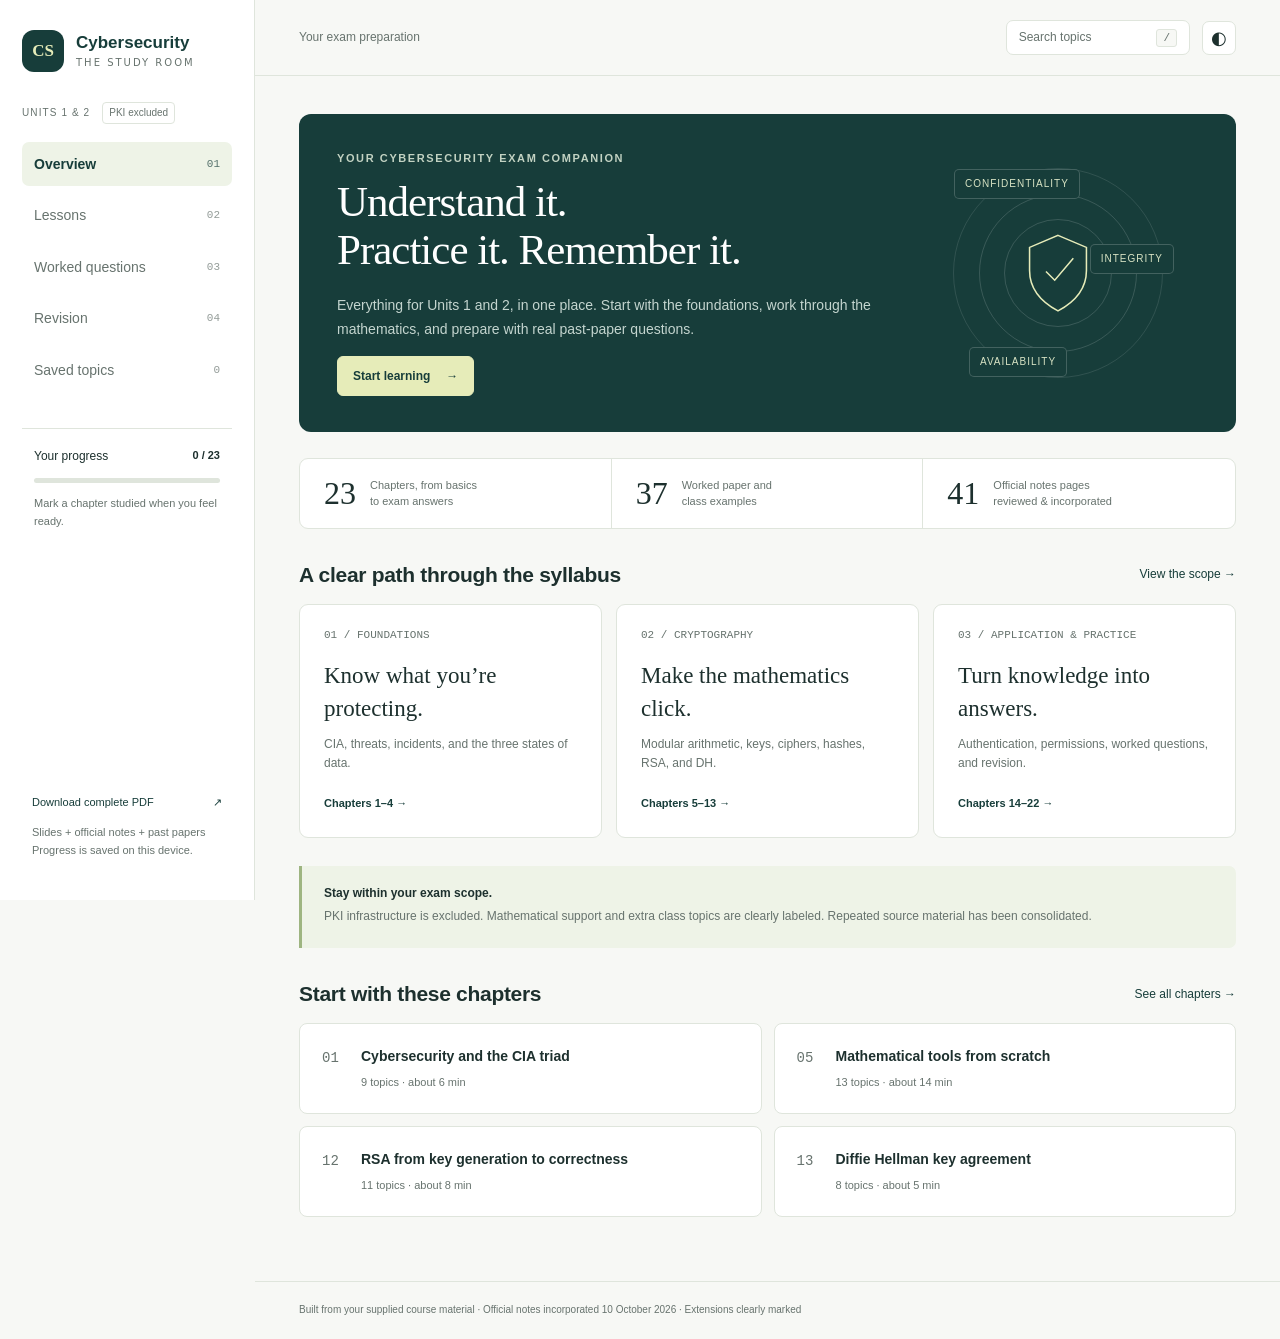
==== index.html @ b1ec79b2 "Publish cybersecurity study website" ====
<!doctype html>
<html lang="en"><head><meta charset="utf-8"><meta name="viewport" content="width=device-width,initial-scale=1"><meta name="theme-color" content="#173d3a"><meta name="description" content="Your complete Cybersecurity Units 1 and 2 study room: lessons, worked questions, official class notes, and past-paper practice."><title>Cybersecurity Study Room</title><link rel="icon" href="icon.svg"><link rel="stylesheet" href="styles.css"></head>
<body><a class="skip" href="#main">Skip to content</a>
<aside id="sidebar">
  <a class="brand" href="#home"><span class="brand-mark">CS</span><span>Cybersecurity<small>THE STUDY ROOM</small></span></a>
  <div class="scope-label">UNITS 1 &amp; 2 <span>PKI excluded</span></div>
  <nav aria-label="Main navigation"><a href="#home" data-nav="home">Overview <span>01</span></a><a href="#lessons" data-nav="lessons">Lessons <span>02</span></a><a href="#practice" data-nav="practice">Worked questions <span>03</span></a><a href="#revision" data-nav="revision">Revision <span>04</span></a><a href="#saved" data-nav="saved">Saved topics <span id="saved-count">0</span></a></nav>
  <div class="sidebar-progress"><div><span>Your progress</span><strong id="progress-label">0 / 23</strong></div><div class="progress-track"><span id="progress-bar"></span></div><p>Mark a chapter studied when you feel ready.</p></div>
  <div class="sidebar-bottom"><a href="study-module.pdf" download>Download complete PDF <span>↗</span></a><p>Slides + official notes + past papers<br>Progress is saved on this device.</p></div>
</aside><div id="menu-backdrop" hidden></div>
<div class="shell"><header class="topbar"><button id="menu" class="icon-button mobile-only" aria-label="Open navigation" aria-expanded="false">☰</button><span id="breadcrumb">Your exam preparation</span><div class="top-actions"><button id="search-open" class="search-button"><span>Search topics</span><kbd>/</kbd></button><button id="theme" class="icon-button" aria-label="Switch to dark theme">◐</button></div></header><main id="main" tabindex="-1"></main><footer class="site-footer">Built from your supplied course material · Official notes incorporated 10 October 2026 · Extensions clearly marked</footer></div>
<dialog id="search-dialog"><div class="search-head"><label for="search-input" class="sr-only">Search the complete module</label><input type="search" id="search-input" placeholder="Try modular inverse, AES, or CIA…" autocomplete="off"><button id="search-close" class="icon-button" aria-label="Close search">×</button></div><div id="search-results" aria-live="polite"><p class="search-hint">Search all lessons, examples, and source notes.</p></div></dialog><div id="toast" role="status"></div>
<noscript><p>This study room uses JavaScript for navigation. You can <a href="study-module.pdf">read the complete module as a PDF</a>.</p></noscript>
<script src="content.js"></script><script src="app.js"></script></body></html>
---- styles.css ----
:root{--bg:#f7f8f5;--paper:#fff;--ink:#1d302e;--muted:#67736e;--line:#dfe5dc;--accent:#173d3a;--soft:#eef3e7;--yellow:#e6ecb9;--side:#fff;--article-size:17px;--shadow:0 16px 50px #173d3a14;color-scheme:light}
*{box-sizing:border-box}body{margin:0;background:var(--bg);color:var(--ink);font-family:Inter,-apple-system,BlinkMacSystemFont,"Segoe UI",sans-serif;font-size:15px;line-height:1.6}a{color:var(--accent)}button,input,select{font:inherit}button,a,input,select,summary{-webkit-tap-highlight-color:transparent}button{cursor:pointer}button:focus-visible,a:focus-visible,input:focus-visible,select:focus-visible,summary:focus-visible{outline:3px solid #7b9b68;outline-offset:4px}button{color:inherit}button:disabled{opacity:.5;cursor:default}.skip{position:fixed;top:-60px;left:20px;z-index:100;background:var(--paper);padding:10px}.skip:focus{top:10px}.sr-only{position:absolute;width:1px;height:1px;clip:rect(0,0,0,0);overflow:hidden}#sidebar{position:fixed;width:255px;inset:0 auto 0 0;z-index:30;border-right:1px solid var(--line);background:var(--side);padding:30px 22px;display:flex;flex-direction:column}.brand{display:flex;gap:12px;align-items:center;text-decoration:none;font-weight:650;font-size:17px;line-height:1.4}.brand-mark{display:grid;place-items:center;width:42px;height:42px;border-radius:12px;background:var(--accent);color:var(--yellow);font:600 17px Georgia,serif}.brand small{display:block;font:10px/1.7 system-ui;letter-spacing:2px;color:var(--muted)}.scope-label{font-size:10px;letter-spacing:1.1px;margin:30px 0 18px;color:var(--muted);display:flex;gap:12px;align-items:center}.scope-label span{letter-spacing:0;border:1px solid var(--line);border-radius:4px;padding:2px 6px;font-size:10px}nav{display:grid;gap:7px}nav a{display:flex;justify-content:space-between;text-decoration:none;color:var(--muted);font-size:14px;padding:11px 12px;border-radius:7px}nav a.active{color:var(--accent);background:var(--soft);font-weight:600}nav a:hover{background:var(--bg)}nav a span{font:11px/2 ui-monospace,monospace;opacity:.7}.sidebar-progress{margin-top:36px;padding:18px 12px;border-top:1px solid var(--line)}.sidebar-progress>div:first-child{display:flex;justify-content:space-between;font-size:12px}.sidebar-progress strong{font-size:11px}.progress-track{height:5px;border-radius:5px;background:var(--line);overflow:hidden;margin-top:12px}.progress-track span{display:block;height:100%;background:var(--accent);transition:width .2s}.sidebar-progress p,.sidebar-bottom p{font-size:11px;color:var(--muted);line-height:1.65}.sidebar-bottom{margin-top:auto;padding:24px 10px 0}.sidebar-bottom a{font-size:11px;text-decoration:none;display:flex;justify-content:space-between}.shell{margin-left:255px}.topbar{height:76px;padding:0 44px;display:flex;align-items:center;justify-content:space-between;border-bottom:1px solid var(--line);background:var(--bg);position:sticky;top:0;z-index:20;gap:14px}#breadcrumb{color:var(--muted);font-size:12px}.top-actions{display:flex;gap:12px;align-items:center}.search-button{display:flex;align-items:center;gap:65px;border:1px solid var(--line);border-radius:7px;padding:7px 12px;background:var(--paper);font-size:12px;color:var(--muted)}kbd{font:11px ui-monospace,monospace;background:var(--bg);padding:2px 6px;border:1px solid var(--line);border-radius:3px}.icon-button{border:1px solid var(--line);background:var(--paper);border-radius:7px;min-width:34px;min-height:34px;font-size:18px;line-height:1}.mobile-only{display:none}main{padding:38px 44px 64px;max-width:1500px;margin:auto}main:focus{outline:none}.eyebrow{font-size:11px;text-transform:uppercase;letter-spacing:1.6px;color:var(--muted);font-weight:650;margin:0 0 10px}h1{font-family:Georgia,"Times New Roman",serif;font-weight:400;line-height:1.13;font-size:42px;letter-spacing:-1px;margin:0 0 18px}h2{font-size:21px;line-height:1.35;letter-spacing:-.3px}h3{font-size:17px;line-height:1.45}.lead{font-size:15px;line-height:1.75;color:var(--muted);max-width:620px}.hero{display:grid;grid-template-columns:1fr 245px;gap:35px;align-items:center;background:var(--accent);border-radius:12px;color:#fff;padding:36px 38px;position:relative;overflow:hidden}.hero .eyebrow{color:#c2d2c2}.hero h1{font-size:43px;max-width:510px}.hero .lead{color:#c4d5cf;max-width:540px;font-size:14px}.hero a{color:var(--accent)}.hero-graphic{height:210px;position:relative;display:grid;place-items:center;border:1px solid #ffffff1c;border-radius:50%;width:210px}.hero-graphic:before,.hero-graphic:after{content:"";position:absolute;border:1px solid #ffffff26;border-radius:50%;inset:25px}.hero-graphic:after{inset:50px}.hero-graphic svg{width:70px;z-index:2;stroke:var(--yellow);fill:none;stroke-width:1.4}.orbit{position:absolute;font-size:10px;letter-spacing:1px;background:var(--accent);color:#d8e3c4;padding:6px 10px;border:1px solid #ffffff30;border-radius:5px;z-index:3}.orbit.one{top:0;left:0}.orbit.two{right:-12px;top:75px}.orbit.three{bottom:0;left:15px}.btn{border:1px solid var(--line);background:var(--paper);text-decoration:none;border-radius:6px;padding:10px 15px;display:inline-flex;gap:16px;align-items:center;justify-content:center;font-size:12px;font-weight:600;line-height:1.5;color:var(--ink)}.btn.primary{background:var(--accent);color:#fff;border-color:var(--accent)}.hero .btn{background:var(--yellow);border-color:var(--yellow);color:#173d3a}.btn.subtle{background:transparent}.btn:hover{filter:brightness(.96)}.stats{display:grid;grid-template-columns:repeat(3,1fr);margin:26px 0 32px;border:1px solid var(--line);border-radius:9px;background:var(--paper)}.stat{padding:18px 24px;border-right:1px solid var(--line);display:flex;align-items:center;gap:14px}.stat:last-child{border:0}.stat strong{font:32px/1 Georgia,serif}.stat span{font-size:11px;color:var(--muted);line-height:1.5}.section-head{display:flex;justify-content:space-between;align-items:center;margin:32px 0 15px;gap:20px}.section-head h2{margin:0}.section-head a{font-size:12px;text-decoration:none}.path-grid{display:grid;grid-template-columns:repeat(3,1fr);gap:14px}.path-card{padding:24px;border:1px solid var(--line);border-radius:9px;background:var(--paper);text-decoration:none;color:var(--ink);display:flex;flex-direction:column}.path-card .num{font:11px ui-monospace,monospace;color:var(--muted)}.path-card h3{font-family:Georgia,serif;font-size:23px;font-weight:400;margin:18px 0 9px}.path-card p{font-size:12px;color:var(--muted);margin:0 0 22px}.path-card .card-link{font-size:11px;margin-top:auto;color:var(--accent);font-weight:650}.path-card:hover,.chapter-card:hover{border-color:#9aab92}.note-box{border-left:3px solid #9eb581;background:var(--soft);padding:18px 22px;font-size:12px;margin:28px 0;border-radius:0 7px 7px 0}.note-box p{margin:4px 0;color:var(--muted)}.chapter-grid{display:grid;grid-template-columns:repeat(2,1fr);gap:12px}.chapter-card{display:flex;gap:16px;align-items:flex-start;padding:22px;background:var(--paper);border:1px solid var(--line);border-radius:8px;text-decoration:none;color:var(--ink)}.chapter-number{font:14px/1.5 ui-monospace,monospace;color:var(--muted);padding-top:2px;min-width:23px}.chapter-card h3{font-size:14px;margin:0 0 7px;font-weight:600}.chapter-card p{font-size:11px;color:var(--muted);margin:0}.chapter-card .check{margin-left:auto;font-size:13px;color:var(--accent)}.pill{display:inline-flex;align-items:center;border:1px solid var(--line);border-radius:20px;padding:3px 9px;font-size:10px;color:var(--muted);white-space:nowrap}.pill.core{background:var(--soft);color:var(--accent);border-color:var(--soft)}.filters{display:flex;gap:8px;flex-wrap:wrap;margin:24px 0}.filter{padding:8px 14px;border:1px solid var(--line);border-radius:6px;background:var(--paper);font-size:12px}.filter.active{background:var(--accent);color:white;border-color:var(--accent)}.page-intro{margin-bottom:28px}.page-intro h1{font-size:38px}.reading-layout{display:grid;grid-template-columns:minmax(0,1fr) 205px;gap:32px;align-items:start}.reading-main{max-width:850px;min-width:0}.chapter-heading{margin-bottom:30px;border-bottom:1px solid var(--line);padding-bottom:24px}.chapter-heading h1{font-size:36px;margin:13px 0 20px}.reader-tools{display:flex;align-items:center;gap:8px;flex-wrap:wrap}.reader-tools .btn{font-size:11px;padding:8px 10px}.reader-tools .size{margin-left:auto;display:flex;gap:4px}.reader-tools .size button{font-size:12px}.toc{position:sticky;top:102px;max-height:calc(100vh - 140px);overflow:auto;border-left:1px solid var(--line);padding-left:18px}.toc>p{font-size:10px;letter-spacing:1.4px;margin:0 0 14px;color:var(--muted);font-weight:650}.toc a{display:block;font-size:11px;text-decoration:none;color:var(--muted);padding:6px 0;line-height:1.6}.toc a:hover{color:var(--accent)}.lesson-content{font-size:var(--article-size);line-height:1.85}.lesson-content p,.lesson-content li{font-size:inherit}.lesson-content p{margin:0 0 19px}.lesson-content b{font-weight:650}.lesson-content h3{font-family:Georgia,serif;font-weight:400;font-size:26px;line-height:1.4;margin:0}.lesson-content li{padding-left:4px;margin-bottom:10px}.lesson-content pre{background:var(--paper);border:1px solid var(--line);border-left:3px solid #8fa485;border-radius:5px;padding:19px;overflow:auto;font:12px/1.9 ui-monospace,SFMono-Regular,Menlo,monospace;margin:22px 0}.lesson-content code{font-family:ui-monospace,monospace}.lesson-content .table-wrap{overflow:auto;margin:24px 0;border:1px solid var(--line);border-radius:6px}.lesson-content table{border-collapse:collapse;width:100%;font-size:12px;line-height:1.7;background:var(--paper)}.lesson-content th,.lesson-content td{padding:12px;vertical-align:top;text-align:left;border-right:1px solid var(--line);border-bottom:1px solid var(--line);min-width:100px}.lesson-content th{background:var(--soft);font-weight:650}.lesson-content tr:last-child td{border-bottom:0}.lesson-section{scroll-margin-top:95px;border-top:1px solid var(--line);padding-top:24px;margin-top:30px}.lesson-section:first-child{margin-top:0}.section-title{display:flex;gap:16px;align-items:flex-start;margin-bottom:17px}.bookmark{flex-shrink:0;border:1px solid var(--line);border-radius:5px;background:var(--paper);font-size:11px;padding:6px 8px;margin-left:auto}.bookmark.saved{background:var(--soft);color:var(--accent)}.chapter-next{border-top:1px solid var(--line);display:flex;justify-content:space-between;gap:12px;margin-top:40px;padding-top:20px}.practice-list{display:grid;gap:12px}.question-card{border:1px solid var(--line);border-radius:8px;background:var(--paper);padding:0 24px;scroll-margin-top:100px}.question-card summary{padding:22px 0;cursor:pointer;font-size:15px;list-style:none;display:flex;justify-content:space-between;gap:18px;align-items:center}.question-card summary:after{content:'+';font-size:21px;color:var(--muted)}.question-card[open] summary:after{content:'−'}.question-card summary small{display:block;font-size:10px;color:var(--muted);font-weight:400;letter-spacing:.6px;margin-bottom:4px}.question-card .lesson-content{font-size:15px;padding:0 0 20px}.practice-tip{font-size:12px;color:var(--muted);margin-bottom:25px}.empty{padding:45px;border:1px dashed var(--line);text-align:center;border-radius:8px;color:var(--muted)}.saved-list{display:grid;gap:10px}.saved-row{display:flex;align-items:center;gap:16px;border:1px solid var(--line);background:var(--paper);padding:18px;border-radius:8px}.saved-row a{flex:1;text-decoration:none;font-size:14px}.saved-row a small{display:block;color:var(--muted);font-size:11px;margin-top:4px}.site-footer{padding:20px 44px;border-top:1px solid var(--line);font-size:10px;color:var(--muted)}dialog{border:1px solid var(--line);padding:0;width:min(680px,calc(100vw - 28px));max-height:75vh;background:var(--paper);color:var(--ink);border-radius:12px;box-shadow:var(--shadow);margin-top:12vh}dialog::backdrop{background:#10252280;backdrop-filter:blur(3px)}.search-head{display:flex;gap:12px;border-bottom:1px solid var(--line);padding:18px;position:sticky;top:0;background:var(--paper)}.search-head input{border:0;outline:0;flex:1;width:0;background:transparent;color:var(--ink);font-size:16px}.search-head input:focus-visible{outline:0}.search-hint{font-size:13px;color:var(--muted);padding:14px 22px}.search-result{display:block;padding:15px 22px;border-bottom:1px solid var(--line);text-decoration:none;color:var(--ink)}.search-result strong{display:block;font-size:13px}.search-result small{display:block;color:var(--muted);font-size:10px;margin-bottom:5px}.search-result p{font-size:12px;color:var(--muted);margin:7px 0 0}.search-result:hover{background:var(--soft)}mark{background:var(--yellow);color:#173d3a;padding:0 2px}#toast{position:fixed;bottom:25px;left:calc(50% + 100px);transform:translateX(-50%);z-index:100;background:var(--accent);color:white;border-radius:7px;padding:12px 18px;font-size:12px;box-shadow:var(--shadow);opacity:0;pointer-events:none;transition:opacity .15s}#toast.show{opacity:1}.theme-dark{--bg:#111c1b;--paper:#172724;--ink:#e7eee6;--muted:#a1b0a6;--line:#2b3e35;--accent:#bdd39b;--soft:#25372c;--yellow:#d5e6ac;--side:#152320;color-scheme:dark}.theme-dark .hero{background:#233e36}.theme-dark .hero .orbit{background:#233e36}.theme-dark .brand-mark{background:#365345}.theme-dark .btn.primary,.theme-dark .filter.active{color:#172724}.theme-dark #toast{color:#172724}
@media(min-width:1450px){main{padding:44px 64px}.topbar{padding:0 64px}}@media(max-width:1150px){.reading-layout{grid-template-columns:minmax(0,1fr)}.toc{display:none}.hero{grid-template-columns:1fr}.hero-graphic{display:none}.path-card{padding:20px}.path-card h3{font-size:21px}main{padding:32px}.topbar{padding:0 32px}.stat{padding:18px}.search-button{gap:30px}}@media(max-width:850px){#sidebar{transform:translateX(-100%);transition:transform .2s;width:260px}.menu-open #sidebar{transform:translateX(0)}.shell{margin-left:0}.mobile-only{display:block}#menu-backdrop{position:fixed;inset:0;background:#10252270;z-index:25}.menu-open #menu-backdrop{display:block}main{padding:26px 22px}.topbar{height:64px;padding:0 22px}#breadcrumb{margin-right:auto}.hero{padding:30px}.hero h1{font-size:37px}.path-grid{gap:10px}.path-card{padding:17px}.stat{padding:16px}.stat strong{font-size:28px}.stat span{font-size:10px}.site-footer{padding:20px 22px}#toast{left:50%}.lesson-section{scroll-margin-top:80px}}@media(max-width:560px){.path-grid,.chapter-grid{grid-template-columns:1fr}.hero{padding:28px 24px}.hero h1{font-size:34px}.hero .lead{font-size:13px}.stats{gap:0}.stat{padding:15px 11px;display:block}.stat strong{display:block;font-size:26px;margin-bottom:7px}.stat span{font-size:10px}.search-button{padding:7px 10px;gap:10px}.search-button kbd{display:none}#breadcrumb{font-size:10px}.top-actions{gap:7px}.chapter-heading h1{font-size:31px}.lesson-content{font-size:16px}.lesson-content h3{font-size:23px}.reader-tools .size{margin-left:0}.page-intro h1{font-size:33px}.question-card{padding:0 17px}.question-card summary{font-size:14px}.section-head{align-items:baseline}.section-head h2{font-size:19px}.section-head a{font-size:11px}.bookmark{font-size:10px}.section-title{gap:7px}main{padding:23px 18px}.topbar{padding:0 18px}}
@media print{#sidebar,.topbar,.toc,.reader-tools,.bookmark,.site-footer,.chapter-next{display:none}.shell{margin:0}main{padding:0;max-width:none}.reading-layout{display:block}.lesson-content{font-size:11pt}.lesson-content pre{white-space:pre-wrap;font-size:9pt}.lesson-section{break-inside:auto}.section-title{break-after:avoid}.table-wrap{overflow:visible}.hero{background:transparent;color:black}.hero .lead{color:black}}

.answer-panel{margin:18px 0;background:var(--paper);border:1px solid var(--line);border-radius:7px;padding:18px 22px}.answer-panel>summary{cursor:pointer;color:var(--accent);font:600 13px system-ui}.answer-panel[open]>summary{margin-bottom:18px}

@media(max-width:560px){#breadcrumb{display:none}}
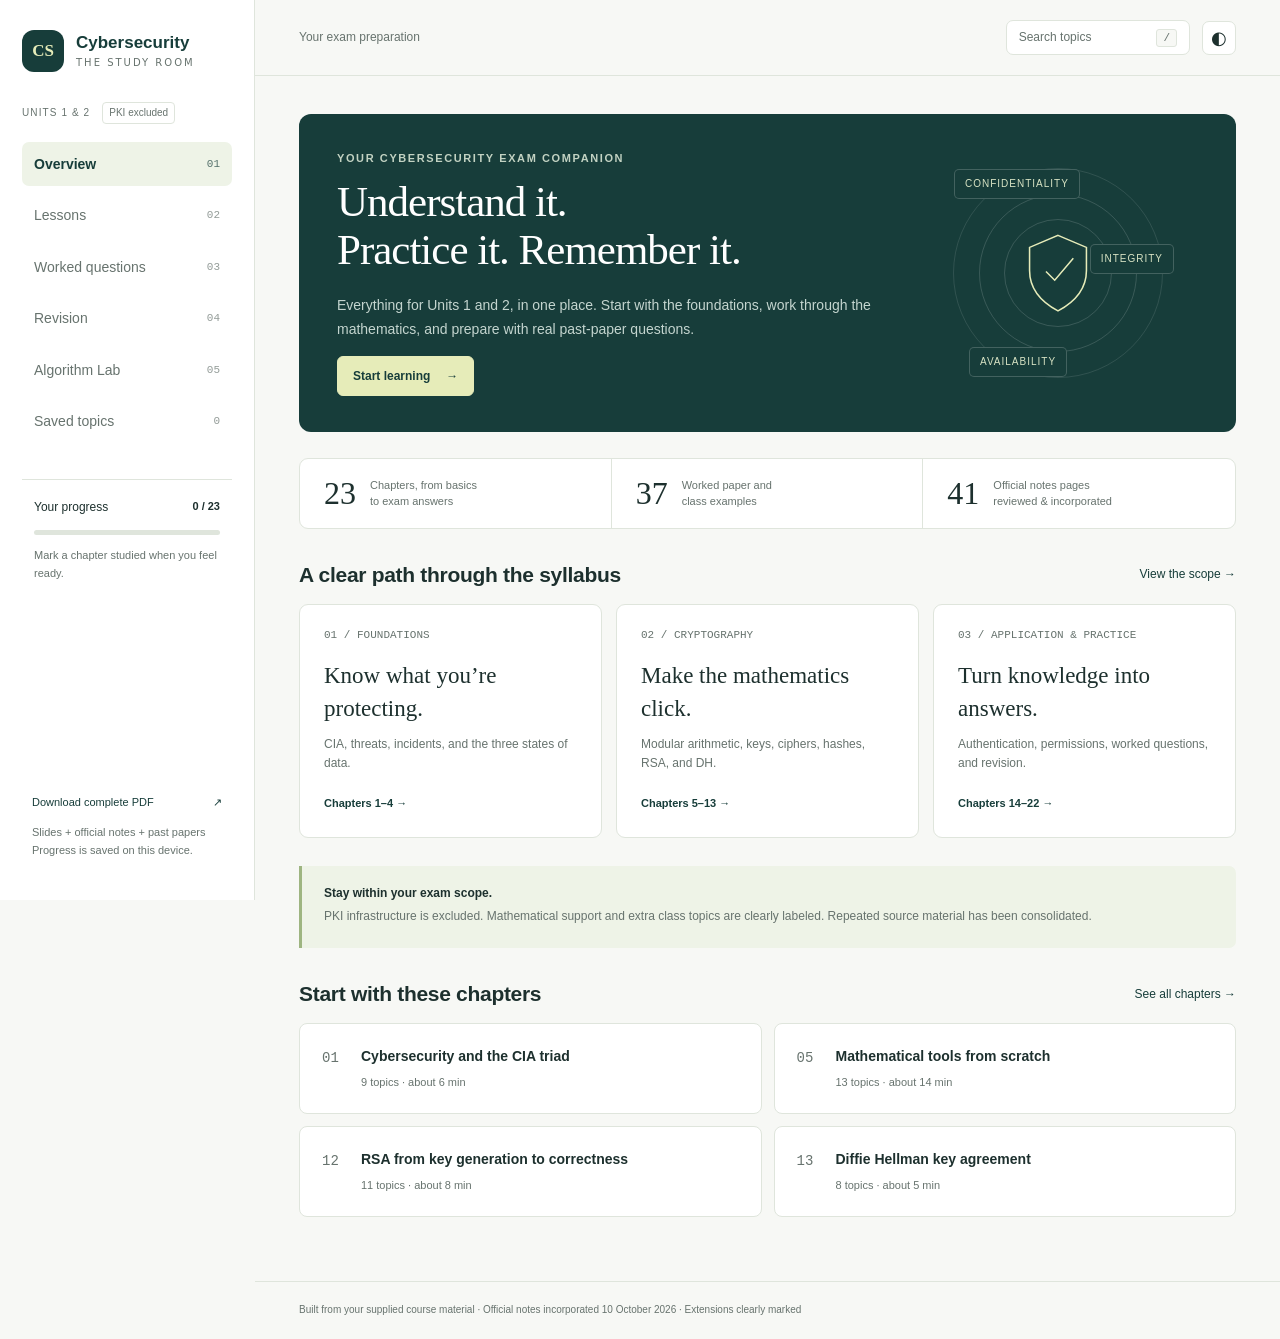
==== commit 467e3d97: "Add interactive AES, DES, SHA-256 and MD5 algorithm lab" ====
--- a/index.html
+++ b/index.html
@@ -4,7 +4,7 @@
 <aside id="sidebar">
   <a class="brand" href="#home"><span class="brand-mark">CS</span><span>Cybersecurity<small>THE STUDY ROOM</small></span></a>
   <div class="scope-label">UNITS 1 &amp; 2 <span>PKI excluded</span></div>
-  <nav aria-label="Main navigation"><a href="#home" data-nav="home">Overview <span>01</span></a><a href="#lessons" data-nav="lessons">Lessons <span>02</span></a><a href="#practice" data-nav="practice">Worked questions <span>03</span></a><a href="#revision" data-nav="revision">Revision <span>04</span></a><a href="#saved" data-nav="saved">Saved topics <span id="saved-count">0</span></a></nav>
+  <nav aria-label="Main navigation"><a href="#home" data-nav="home">Overview <span>01</span></a><a href="#lessons" data-nav="lessons">Lessons <span>02</span></a><a href="#practice" data-nav="practice">Worked questions <span>03</span></a><a href="#revision" data-nav="revision">Revision <span>04</span></a><a href="algorithms.html">Algorithm Lab <span>05</span></a><a href="#saved" data-nav="saved">Saved topics <span id="saved-count">0</span></a></nav>
   <div class="sidebar-progress"><div><span>Your progress</span><strong id="progress-label">0 / 23</strong></div><div class="progress-track"><span id="progress-bar"></span></div><p>Mark a chapter studied when you feel ready.</p></div>
   <div class="sidebar-bottom"><a href="study-module.pdf" download>Download complete PDF <span>↗</span></a><p>Slides + official notes + past papers<br>Progress is saved on this device.</p></div>
 </aside><div id="menu-backdrop" hidden></div>
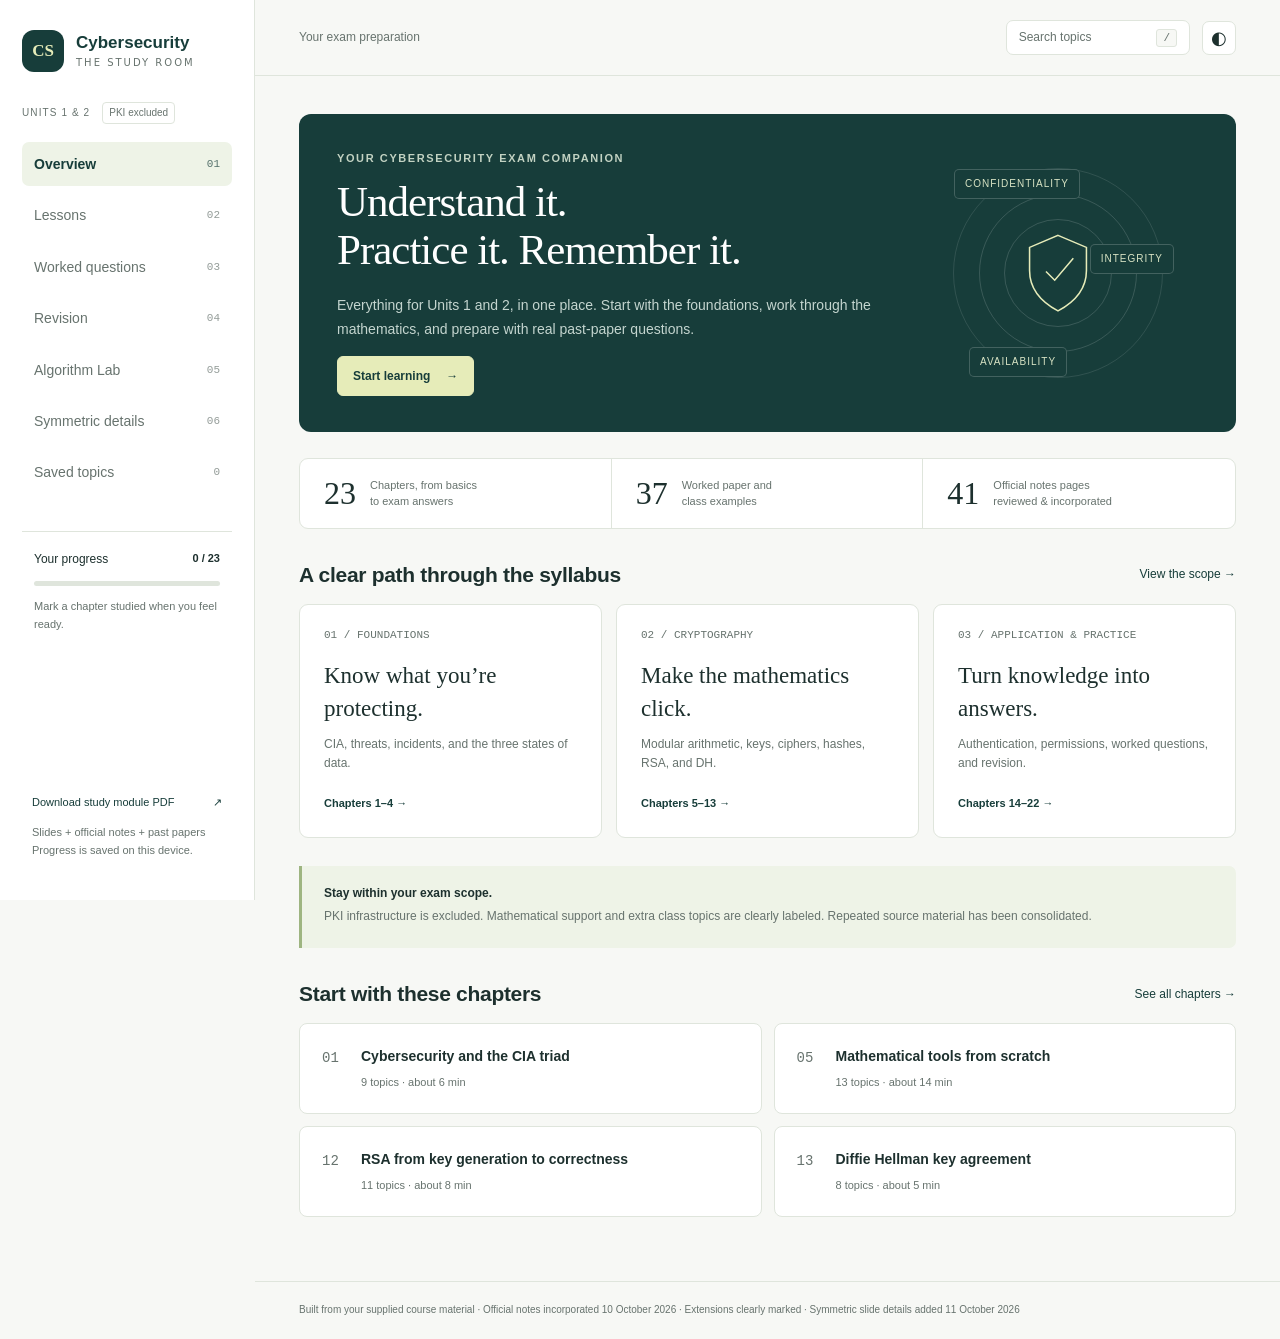
==== commit cfd436c9: "Add symmetric slide details and interactive examples" ====
--- a/index.html
+++ b/index.html
@@ -4,11 +4,11 @@
 <aside id="sidebar">
   <a class="brand" href="#home"><span class="brand-mark">CS</span><span>Cybersecurity<small>THE STUDY ROOM</small></span></a>
   <div class="scope-label">UNITS 1 &amp; 2 <span>PKI excluded</span></div>
-  <nav aria-label="Main navigation"><a href="#home" data-nav="home">Overview <span>01</span></a><a href="#lessons" data-nav="lessons">Lessons <span>02</span></a><a href="#practice" data-nav="practice">Worked questions <span>03</span></a><a href="#revision" data-nav="revision">Revision <span>04</span></a><a href="algorithms.html">Algorithm Lab <span>05</span></a><a href="#saved" data-nav="saved">Saved topics <span id="saved-count">0</span></a></nav>
+  <nav aria-label="Main navigation"><a href="#home" data-nav="home">Overview <span>01</span></a><a href="#lessons" data-nav="lessons">Lessons <span>02</span></a><a href="#practice" data-nav="practice">Worked questions <span>03</span></a><a href="#revision" data-nav="revision">Revision <span>04</span></a><a href="algorithms.html">Algorithm Lab <span>05</span></a><a href="symmetric-details.html">Symmetric details <span>06</span></a><a href="#saved" data-nav="saved">Saved topics <span id="saved-count">0</span></a></nav>
   <div class="sidebar-progress"><div><span>Your progress</span><strong id="progress-label">0 / 23</strong></div><div class="progress-track"><span id="progress-bar"></span></div><p>Mark a chapter studied when you feel ready.</p></div>
-  <div class="sidebar-bottom"><a href="study-module.pdf" download>Download complete PDF <span>↗</span></a><p>Slides + official notes + past papers<br>Progress is saved on this device.</p></div>
+  <div class="sidebar-bottom"><a href="study-module.pdf" download>Download study module PDF <span>↗</span></a><p>Slides + official notes + past papers<br>Progress is saved on this device.</p></div>
 </aside><div id="menu-backdrop" hidden></div>
-<div class="shell"><header class="topbar"><button id="menu" class="icon-button mobile-only" aria-label="Open navigation" aria-expanded="false">☰</button><span id="breadcrumb">Your exam preparation</span><div class="top-actions"><button id="search-open" class="search-button"><span>Search topics</span><kbd>/</kbd></button><button id="theme" class="icon-button" aria-label="Switch to dark theme">◐</button></div></header><main id="main" tabindex="-1"></main><footer class="site-footer">Built from your supplied course material · Official notes incorporated 10 October 2026 · Extensions clearly marked</footer></div>
+<div class="shell"><header class="topbar"><button id="menu" class="icon-button mobile-only" aria-label="Open navigation" aria-expanded="false">☰</button><span id="breadcrumb">Your exam preparation</span><div class="top-actions"><button id="search-open" class="search-button"><span>Search topics</span><kbd>/</kbd></button><button id="theme" class="icon-button" aria-label="Switch to dark theme">◐</button></div></header><main id="main" tabindex="-1"></main><footer class="site-footer">Built from your supplied course material · Official notes incorporated 10 October 2026 · Extensions clearly marked · Symmetric slide details added 11 October 2026</footer></div>
 <dialog id="search-dialog"><div class="search-head"><label for="search-input" class="sr-only">Search the complete module</label><input type="search" id="search-input" placeholder="Try modular inverse, AES, or CIA…" autocomplete="off"><button id="search-close" class="icon-button" aria-label="Close search">×</button></div><div id="search-results" aria-live="polite"><p class="search-hint">Search all lessons, examples, and source notes.</p></div></dialog><div id="toast" role="status"></div>
 <noscript><p>This study room uses JavaScript for navigation. You can <a href="study-module.pdf">read the complete module as a PDF</a>.</p></noscript>
-<script src="content.js"></script><script src="app.js"></script></body></html>
+<script src="content.js?v=2"></script><script src="app.js"></script></body></html>
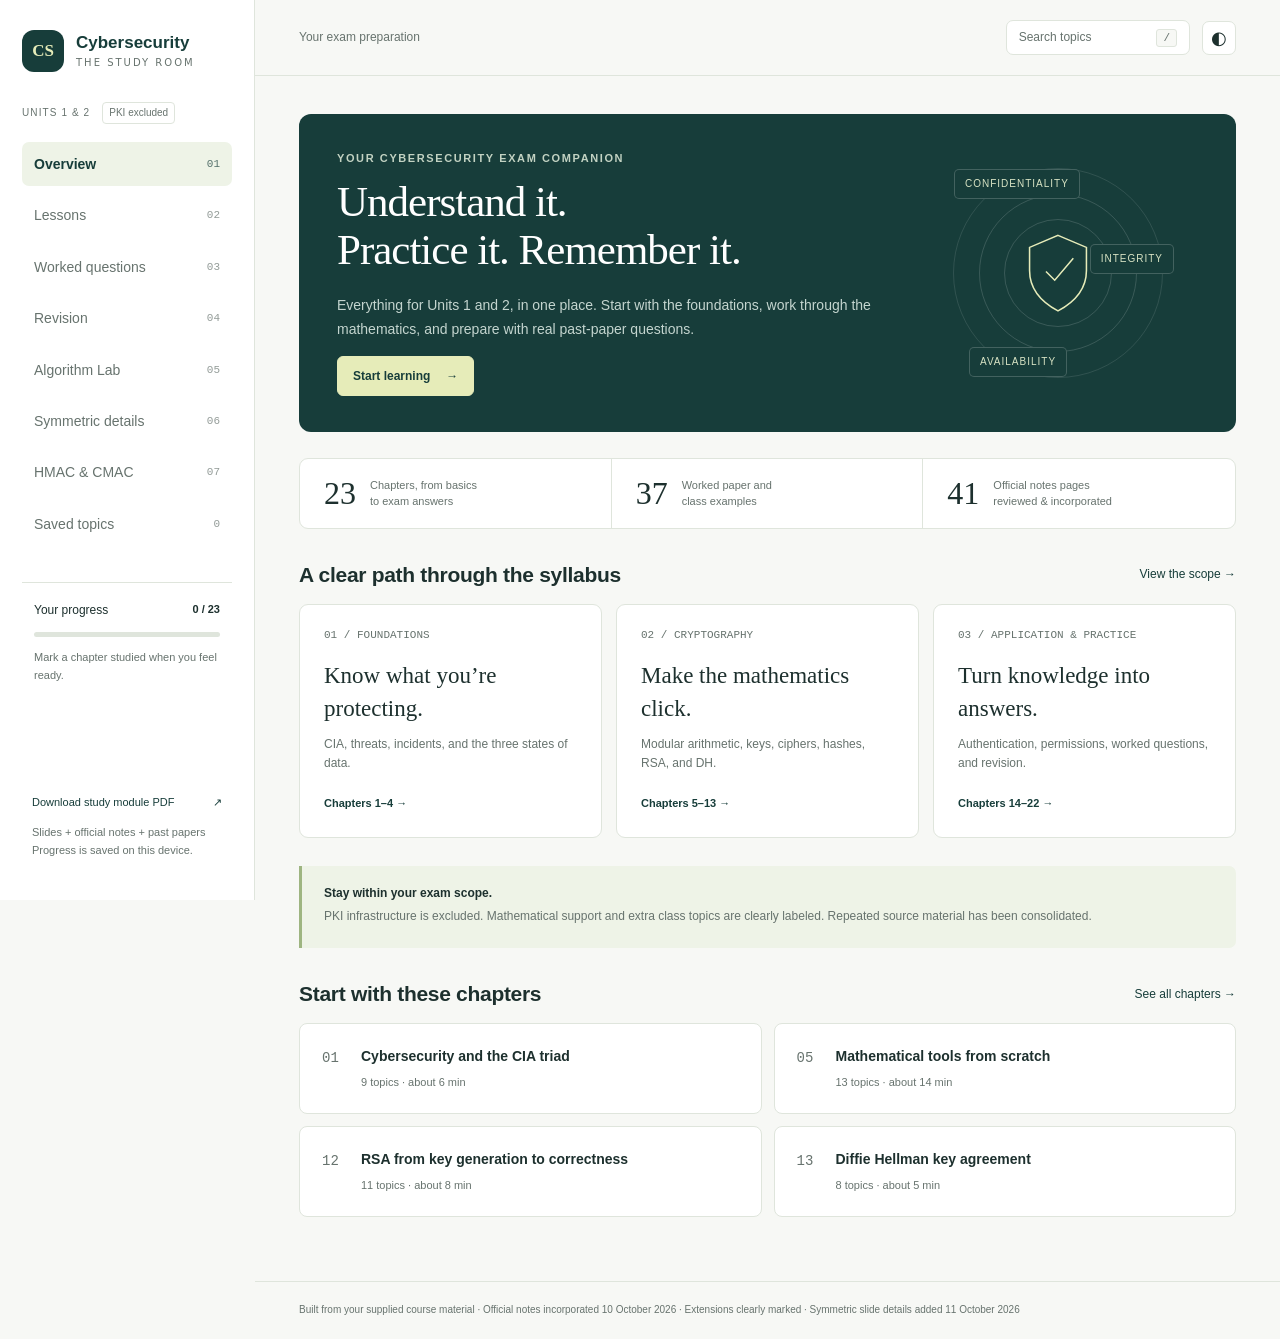
==== commit aa9ffbda: "Add illustrated HMAC and CMAC learning module" ====
--- a/index.html
+++ b/index.html
@@ -4,11 +4,11 @@
 <aside id="sidebar">
   <a class="brand" href="#home"><span class="brand-mark">CS</span><span>Cybersecurity<small>THE STUDY ROOM</small></span></a>
   <div class="scope-label">UNITS 1 &amp; 2 <span>PKI excluded</span></div>
-  <nav aria-label="Main navigation"><a href="#home" data-nav="home">Overview <span>01</span></a><a href="#lessons" data-nav="lessons">Lessons <span>02</span></a><a href="#practice" data-nav="practice">Worked questions <span>03</span></a><a href="#revision" data-nav="revision">Revision <span>04</span></a><a href="algorithms.html">Algorithm Lab <span>05</span></a><a href="symmetric-details.html">Symmetric details <span>06</span></a><a href="#saved" data-nav="saved">Saved topics <span id="saved-count">0</span></a></nav>
+  <nav aria-label="Main navigation"><a href="#home" data-nav="home">Overview <span>01</span></a><a href="#lessons" data-nav="lessons">Lessons <span>02</span></a><a href="#practice" data-nav="practice">Worked questions <span>03</span></a><a href="#revision" data-nav="revision">Revision <span>04</span></a><a href="algorithms.html">Algorithm Lab <span>05</span></a><a href="symmetric-details.html">Symmetric details <span>06</span></a><a href="mac-lab.html">HMAC &amp; CMAC <span>07</span></a><a href="#saved" data-nav="saved">Saved topics <span id="saved-count">0</span></a></nav>
   <div class="sidebar-progress"><div><span>Your progress</span><strong id="progress-label">0 / 23</strong></div><div class="progress-track"><span id="progress-bar"></span></div><p>Mark a chapter studied when you feel ready.</p></div>
   <div class="sidebar-bottom"><a href="study-module.pdf" download>Download study module PDF <span>↗</span></a><p>Slides + official notes + past papers<br>Progress is saved on this device.</p></div>
 </aside><div id="menu-backdrop" hidden></div>
 <div class="shell"><header class="topbar"><button id="menu" class="icon-button mobile-only" aria-label="Open navigation" aria-expanded="false">☰</button><span id="breadcrumb">Your exam preparation</span><div class="top-actions"><button id="search-open" class="search-button"><span>Search topics</span><kbd>/</kbd></button><button id="theme" class="icon-button" aria-label="Switch to dark theme">◐</button></div></header><main id="main" tabindex="-1"></main><footer class="site-footer">Built from your supplied course material · Official notes incorporated 10 October 2026 · Extensions clearly marked · Symmetric slide details added 11 October 2026</footer></div>
 <dialog id="search-dialog"><div class="search-head"><label for="search-input" class="sr-only">Search the complete module</label><input type="search" id="search-input" placeholder="Try modular inverse, AES, or CIA…" autocomplete="off"><button id="search-close" class="icon-button" aria-label="Close search">×</button></div><div id="search-results" aria-live="polite"><p class="search-hint">Search all lessons, examples, and source notes.</p></div></dialog><div id="toast" role="status"></div>
 <noscript><p>This study room uses JavaScript for navigation. You can <a href="study-module.pdf">read the complete module as a PDF</a>.</p></noscript>
-<script src="content.js?v=2"></script><script src="app.js"></script></body></html>
+<script src="content.js?v=3"></script><script src="app.js"></script></body></html>
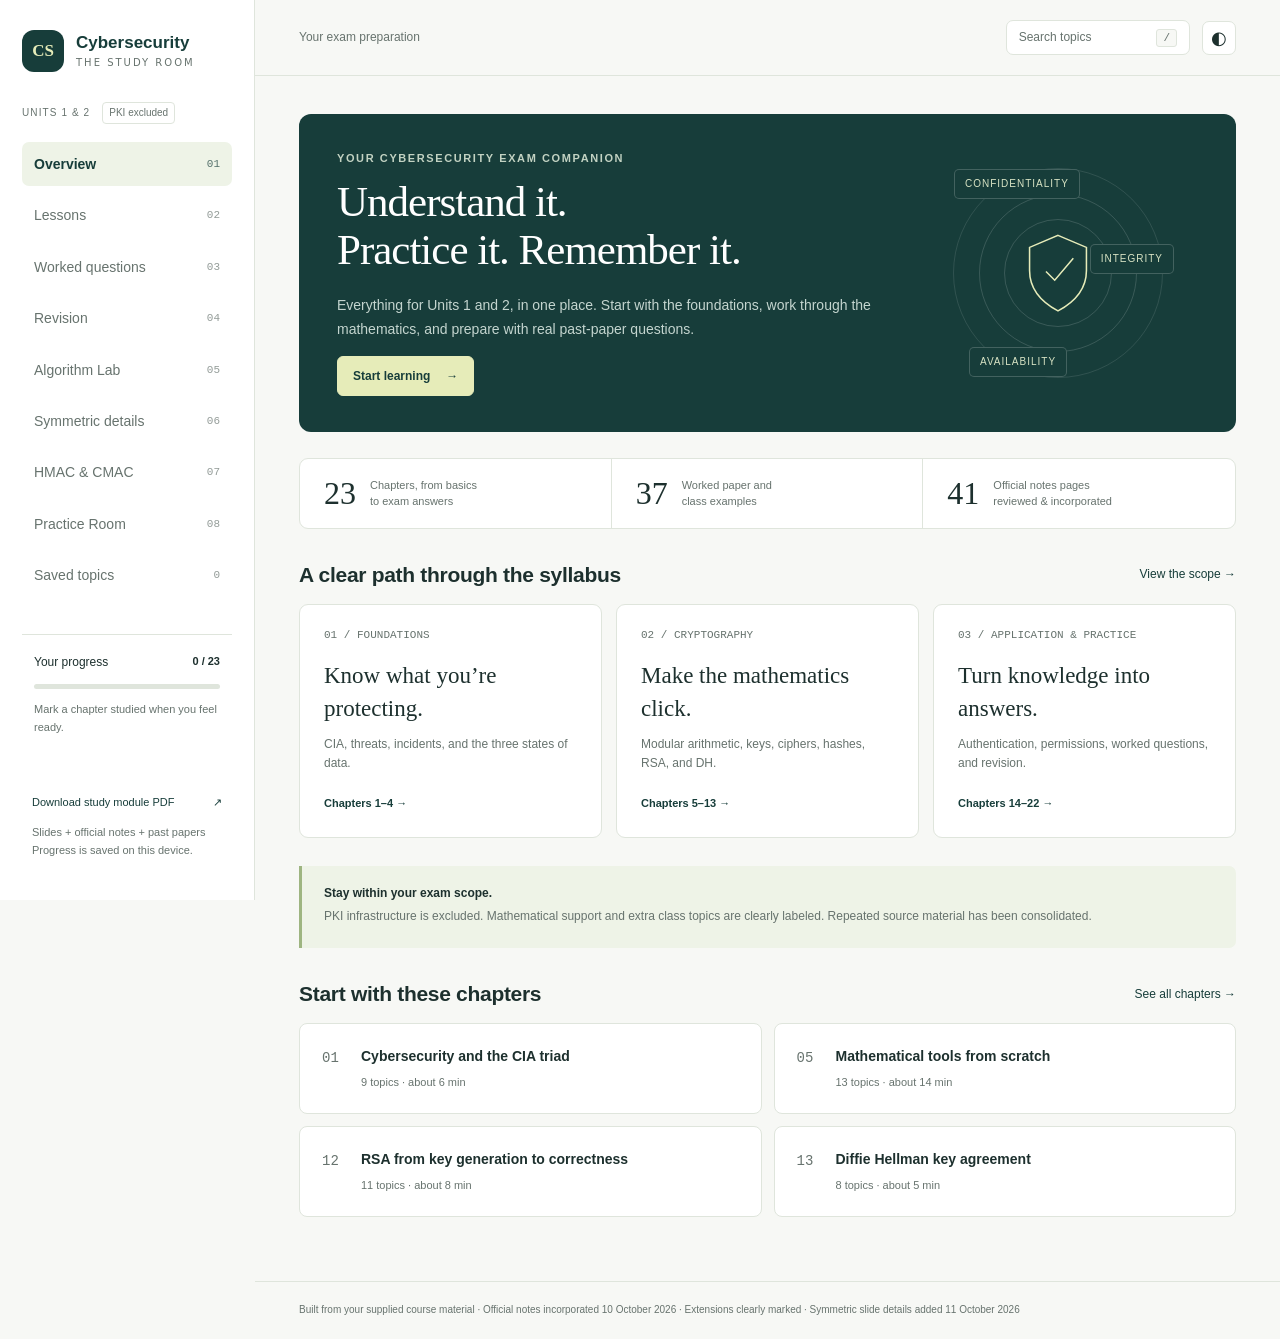
==== commit 77f56ea0: "Add syllabus practice bank and verified variants" ====
--- a/index.html
+++ b/index.html
@@ -4,11 +4,11 @@
 <aside id="sidebar">
   <a class="brand" href="#home"><span class="brand-mark">CS</span><span>Cybersecurity<small>THE STUDY ROOM</small></span></a>
   <div class="scope-label">UNITS 1 &amp; 2 <span>PKI excluded</span></div>
-  <nav aria-label="Main navigation"><a href="#home" data-nav="home">Overview <span>01</span></a><a href="#lessons" data-nav="lessons">Lessons <span>02</span></a><a href="#practice" data-nav="practice">Worked questions <span>03</span></a><a href="#revision" data-nav="revision">Revision <span>04</span></a><a href="algorithms.html">Algorithm Lab <span>05</span></a><a href="symmetric-details.html">Symmetric details <span>06</span></a><a href="mac-lab.html">HMAC &amp; CMAC <span>07</span></a><a href="#saved" data-nav="saved">Saved topics <span id="saved-count">0</span></a></nav>
+  <nav aria-label="Main navigation"><a href="#home" data-nav="home">Overview <span>01</span></a><a href="#lessons" data-nav="lessons">Lessons <span>02</span></a><a href="#practice" data-nav="practice">Worked questions <span>03</span></a><a href="#revision" data-nav="revision">Revision <span>04</span></a><a href="algorithms.html">Algorithm Lab <span>05</span></a><a href="symmetric-details.html">Symmetric details <span>06</span></a><a href="mac-lab.html">HMAC &amp; CMAC <span>07</span></a><a href="practice-room.html">Practice Room <span>08</span></a><a href="#saved" data-nav="saved">Saved topics <span id="saved-count">0</span></a></nav>
   <div class="sidebar-progress"><div><span>Your progress</span><strong id="progress-label">0 / 23</strong></div><div class="progress-track"><span id="progress-bar"></span></div><p>Mark a chapter studied when you feel ready.</p></div>
   <div class="sidebar-bottom"><a href="study-module.pdf" download>Download study module PDF <span>↗</span></a><p>Slides + official notes + past papers<br>Progress is saved on this device.</p></div>
 </aside><div id="menu-backdrop" hidden></div>
 <div class="shell"><header class="topbar"><button id="menu" class="icon-button mobile-only" aria-label="Open navigation" aria-expanded="false">☰</button><span id="breadcrumb">Your exam preparation</span><div class="top-actions"><button id="search-open" class="search-button"><span>Search topics</span><kbd>/</kbd></button><button id="theme" class="icon-button" aria-label="Switch to dark theme">◐</button></div></header><main id="main" tabindex="-1"></main><footer class="site-footer">Built from your supplied course material · Official notes incorporated 10 October 2026 · Extensions clearly marked · Symmetric slide details added 11 October 2026</footer></div>
 <dialog id="search-dialog"><div class="search-head"><label for="search-input" class="sr-only">Search the complete module</label><input type="search" id="search-input" placeholder="Try modular inverse, AES, or CIA…" autocomplete="off"><button id="search-close" class="icon-button" aria-label="Close search">×</button></div><div id="search-results" aria-live="polite"><p class="search-hint">Search all lessons, examples, and source notes.</p></div></dialog><div id="toast" role="status"></div>
 <noscript><p>This study room uses JavaScript for navigation. You can <a href="study-module.pdf">read the complete module as a PDF</a>.</p></noscript>
-<script src="content.js?v=3"></script><script src="app.js"></script></body></html>
+<script src="content.js?v=4"></script><script src="app.js?v=4"></script></body></html>
